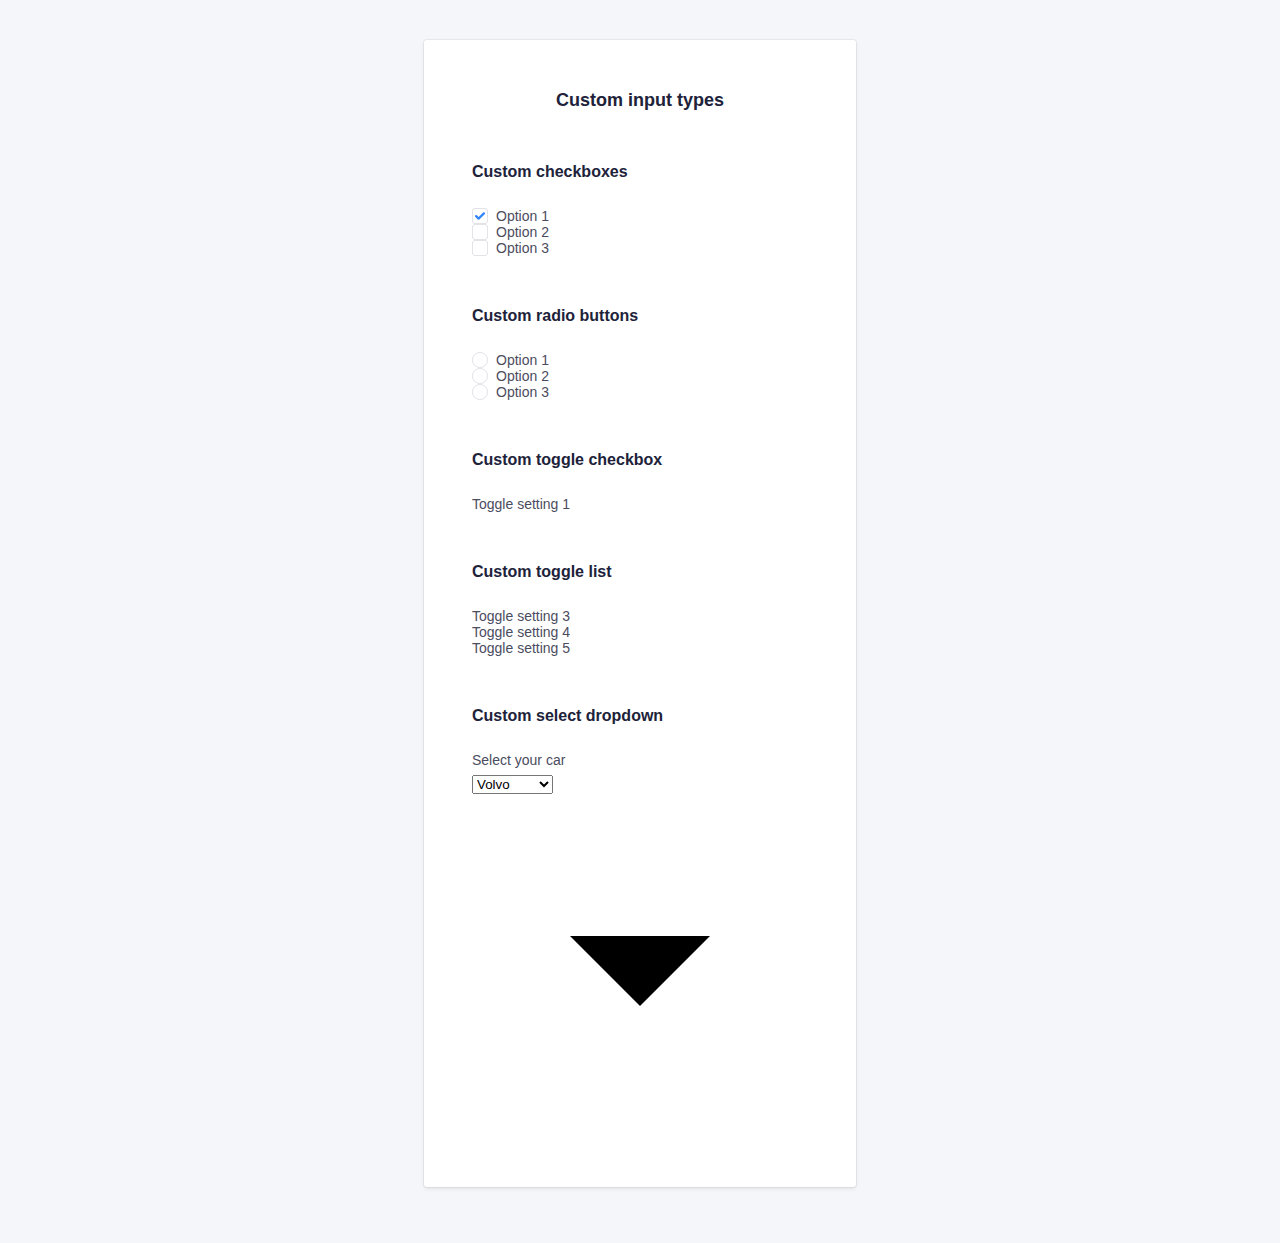
==== inputs.html @ 32b9d3f6 "inputs" ====
<!doctype html>
<html lang="en">
    <head>
        <meta charset="utf-8">
        <meta http-equiv="x-ua-compatible" content="ie=edge">
        <title>Blockport - Custom input types</title>
        <meta name="description" content="This is my HTML5 boilerplate.">
        <meta name="viewport" content="width=device-width, initial-scale=1.0">
        <meta name="msapplication-TileColor" content="#3385FF">
        <meta name="theme-color" content="#3385FF">

        <link rel="apple-touch-icon" sizes="180x180" href="apple-touch-icon.png">
        <link rel="icon" type="image/png" sizes="32x32" href="favicon-32x32.png">
        <link rel="icon" type="image/png" sizes="16x16" href="favicon-16x16.png">
        <link rel="manifest" href="site.webmanifest">
        <link rel="mask-icon" href="safari-pinned-tab.svg" color="#3385FF">

        <link rel="stylesheet" href="css/normalize.css">
        <link rel="stylesheet" href="css/screen.css">
        <script type="text/javascript">
            function togglePassword() {
                var passwordInput = document.querySelector(".js-password-input");

                if (passwordInput.type === "password") {
                    passwordInput.type = "text";
                } else {
                    passwordInput.type = "password";
                }
            }
        </script>
    </head>
    <body>
        <section class="o-row o-row--lg o-row--login o-row--beta">
            <div class="o-container u-max-width-xs">
                <form class="c-card" action="#">
                    <div class="c-card__body">
                        <h2 class="c-card__title">
                            Custom input types
                        </h2>
                        <div class="o-section">
                            <!-- Custom checkboxes -->
                            <h5>
                                Custom checkboxes
                            </h5>
                            <ul class="o-list c-option-list">
                                <li class="c-form-field c-form-field--option c-option-list__item">
                                    <input class="o-hide-accessible c-option c-option--hidden" type="checkbox" id="checkbox1" checked>
                                    <label class="c-label c-label--option c-custom-option" for="checkbox1">
                                        <span class="c-custom-option__fake-input c-custom-option__fake-input--checkbox">
                                            <svg class="c-custom-option__symbol" xmlns="http://www.w3.org/2000/svg" viewBox="0 0 9 6.75">
                                                <path d="M4.75,9.5a1,1,0,0,1-.707-.293l-2.25-2.25A1,1,0,1,1,3.207,5.543L4.75,7.086,8.793,3.043a1,1,0,0,1,1.414,1.414l-4.75,4.75A1,1,0,0,1,4.75,9.5" transform="translate(-1.5 -2.75)"/>
                                            </svg>
                                        </span>
                                        Option 1
                                    </label>
                                </li>
                                <li class="c-form-field c-form-field--option c-option-list__item">
                                    <input class="o-hide-accessible c-option c-option--hidden" type="checkbox" id="checkbox2">
                                    <label class="c-label c-label--option c-custom-option" for="checkbox2">
                                        <span class="c-custom-option__fake-input c-custom-option__fake-input--checkbox">
                                            <svg class="c-custom-option__symbol" xmlns="http://www.w3.org/2000/svg" viewBox="0 0 9 6.75">
                                                <path d="M4.75,9.5a1,1,0,0,1-.707-.293l-2.25-2.25A1,1,0,1,1,3.207,5.543L4.75,7.086,8.793,3.043a1,1,0,0,1,1.414,1.414l-4.75,4.75A1,1,0,0,1,4.75,9.5" transform="translate(-1.5 -2.75)"/>
                                            </svg>
                                        </span>
                                        Option 2
                                    </label>
                                </li>
                                <li class="c-form-field c-form-field--option c-option-list__item">
                                    <input class="o-hide-accessible c-option c-option--hidden" type="checkbox" id="checkbox3">
                                    <label class="c-label c-label--option c-custom-option" for="checkbox3">
                                        <span class="c-custom-option__fake-input c-custom-option__fake-input--checkbox">
                                            <svg class="c-custom-option__symbol" xmlns="http://www.w3.org/2000/svg" viewBox="0 0 9 6.75">
                                                <path d="M4.75,9.5a1,1,0,0,1-.707-.293l-2.25-2.25A1,1,0,1,1,3.207,5.543L4.75,7.086,8.793,3.043a1,1,0,0,1,1.414,1.414l-4.75,4.75A1,1,0,0,1,4.75,9.5" transform="translate(-1.5 -2.75)"/>
                                            </svg>
                                        </span>
                                        Option 3
                                    </label>
                                </li>
                            </ul>
                        </div>
                        <div class="o-section">
                            <!-- Custom radio buttons -->
                            <h5>
                                Custom radio buttons
                            </h5>
                            <ul class="o-list c-option-list">
                                <li class="c-form-field c-form-field--option c-option-list__item">
                                    <input class="c-option c-option--hidden" type="radio" name="radios" id="radio1">
                                    <label class="c-label c-label--option c-custom-option" for="radio1">
                                        <span class="c-custom-option__fake-input c-custom-option__fake-input--radio">
                                            <span class="c-custom-option__symbol"></span>
                                        </span>
                                        Option 1
                                    </label>
                                </li>
                                <li class="c-form-field c-form-field--option c-option-list__item">
                                    <input class="c-option c-option--hidden" type="radio" name="radios" id="radio2">
                                    <label class="c-label c-label--option c-custom-option" for="radio2">
                                        <span class="c-custom-option__fake-input c-custom-option__fake-input--radio">
                                            <span class="c-custom-option__symbol"></span>
                                        </span>
                                        Option 2
                                    </label>
                                </li>
                                <li class="c-form-field c-form-field--option c-option-list__item">
                                    <input class="c-option c-option--hidden" type="radio" name="radios" id="radio3">
                                    <label class="c-label c-label--option c-custom-option" for="radio3">
                                        <span class="c-custom-option__fake-input c-custom-option__fake-input--radio">
                                            <span class="c-custom-option__symbol"></span>
                                        </span>
                                        Option 3
                                    </label>
                                </li>
                            </ul>
                        </div>
                        <div class="o-section">
                            <!-- Custom toggle checkboxes -->
                            <h5>
                                Custom toggle checkbox
                            </h5>
                            <p class="c-form-field c-form-field--option">
                                <input class="c-option c-option--hidden" type="checkbox" id="toggle1">
                                <label class="c-label c-label--option c-custom-toggle" for="toggle1">
                                    <span class="c-custom-toggle__fake-input">
                                    </span>
                                    Toggle setting 1
                                </label>
                            </p>
                        </div>
                        <div class="o-section">
                            <h5>
                                Custom toggle list
                            </h5>
                            <ul class="o-list c-toggle-list">
                                <li class="c-form-field c-form-field--option c-toggle-list__item">
                                    <input class="c-option c-option--hidden" type="checkbox" id="toggle3">
                                    <label class="c-label c-label--option c-custom-toggle c-custom-toggle--inverted" for="toggle3">
                                        <span class="c-custom-toggle__fake-input">
                                        </span>
                                        Toggle setting 3
                                    </label>
                                </li>
                                <li class="c-form-field c-form-field--option c-toggle-list__item">
                                    <input class="c-option c-option--hidden" type="checkbox" id="toggle4" checked>
                                    <label class="c-label c-label--option c-custom-toggle c-custom-toggle--inverted" for="toggle4">
                                        <span class="c-custom-toggle__fake-input">
                                        </span>
                                        Toggle setting 4
                                    </label>
                                </li>
                                <li class="c-form-field c-form-field--option c-toggle-list__item">
                                    <input class="c-option c-option--hidden" type="checkbox" id="toggle5">
                                    <label class="c-label c-label--option c-custom-toggle c-custom-toggle--inverted" for="toggle5">
                                        <span class="c-custom-toggle__fake-input">
                                        </span>
                                        Toggle setting 5
                                    </label>
                                </li>
                            </ul>
                        </div>
                        <div class="o-section">
                            <!-- Custom select -->
                            <h5>
                                Custom select dropdown
                            </h5>
                            <p class="c-form-field">
                                <label class="c-label" for="select1">
                                    Select your car
                                </label>
                                <span class="c-custom-select">
                                    <select class="c-custom-select__input" class="" name="select1" id="select1">
                                        <option value="volvo">Volvo</option>
                                        <option value="saab">Saab</option>
                                        <option value="mercedes">Mercedes</option>
                                        <option value="audi">Audi</option>
                                    </select>
                                    <svg class="c-custom-select__symbol" xmlns="http://www.w3.org/2000/svg" viewBox="0 0 24 24">
                                        <path d="M7,10l5,5,5-5Z"/>
                                    </svg>
                                </span>
                            </p>
                        </div>
                    </div>
                </form>
            </div>
        </section>
    </body>
</html>
---- css/screen.css ----
/*------------------------------------*\
#FONTS
\*------------------------------------*/

@font-face {
    font-family: "Inter Web";
    font-weight: 400;
    src: url("../fonts/Inter-Regular.woff2") format("woff2")
}

@font-face {
    font-family: "Inter Web";
    font-weight: 600;
    src: url("../fonts/Inter-SemiBold.woff2") format("woff2")
}

/*------------------------------------*\
#Variables
\*------------------------------------*/

:root {
    /* colors */
    --global-color-alpha-light: #4F95FF;
    --global-color-alpha: #3385FF;
    --global-color-alpha-dark: #2E77E6;
    --global-color-alpha-x-dark: #1B4186;
    --global-color-alpha-transparent: #3385ffbf;
    --global-color-alpha-x-transparent: #3385ff4d;

    --global-color-neutral-xxxx-light: #F5F6FA;
    --global-color-neutral-xxx-light: #E2E3E7;
    --global-color-neutral-xx-light: #caccd4;
    --global-color-neutral-x-light: #b5b6c0;
    --global-color-neutral-light: #a0a1ad;
    --global-color-neutral: #8b8c9a;
    --global-color-neutral-dark: #757787;
    --global-color-neutral-x-dark: #606274;
    --global-color-neutral-xx-dark: #4b4c60;
    --global-color-neutral-xxx-dark: #35374d;
    --global-color-neutral-xxxx-dark: #20223a;

    /* border stuff */
    --global-borderRadius: 3px;
    --global-borderWidth: 1px;

    /* transitions */
    --global-transitionTiming-alpha: .1s ease-out;

    /* Baseline settings */
    --global-baseline: 8px;         
    --global-whitespace: calc(var(--global-baseline) * 3); /* = 24px */

    --global-whitespace-xs: calc(var(--global-baseline) / 2); /* = 4px */
    --global-whitespace-sm: calc(var(--global-baseline) * 1); /*  = 8px */
    --global-whitespace-md: calc(var(--global-baseline) * 2); /*  = 16px */
    --global-whitespace-lg: calc(var(--global-baseline) * 4); /*  = 32px */
    --global-whitespace-xl: calc(var(--global-whitespace) * 2); /*  = 48px */
    --global-whitespace-xxl: calc(var(--global-whitespace) * 3); /*  = 72px */

    /* input */
    --global-input-backgroundColor: White;
    --global-input-color: var(--global-color-neutral-xxxx-dark);
    --global-input-borderColor: var(--global-color-neutral-xxx-light);
    --global-input-hover-borderColor: var(--global-color-neutral-xx-light);
    --global-input-focus-borderColor: var(--global-color-alpha);
    --global-input-boxShadow: 0 0 0 3px var(--global-color-alpha-x-transparent);
}

/*------------------------------------*\
#GENERIC
\*------------------------------------*/

/*
    Generic: Page
    ---
    Global page styles + universal box-sizing:
*/

html {
    font-size: 16px;
    line-height: 1.5;
    font-family: "Inter Web", Helvetica, arial, sans-serif;
    color: var(--global-color-neutral-xxxx-dark);
    background-color: var(--global-color-neutral-xxxx-light);
    box-sizing: border-box;
    -webkit-font-smoothing: antialiased;
    -moz-osx-font-smoothing: grayscale;    
}

*,
*:before,
*:after {
    box-sizing: inherit;
}

/*
* Remove text-shadow in selection highlight:
* https://twitter.com/miketaylr/status/12228805301
*
* Customize the background color to match your design.
*/

::-moz-selection {
    background: var(--global-color-alpha);
    color: white;
    text-shadow: none;
}

::selection {
    background: var(--global-color-alpha);
    color: white;
    text-shadow: none;
}

/*------------------------------------*\
#Elements
\*------------------------------------*/

/*
Elements: Images
---
Default markup for images to make them responsive
*/

img {
    max-width: 100%;
    vertical-align: top;
}

/*
    Elements: typography
    ---
    Default markup for typographic elements
*/

h1,
h2,
h3 {
    font-weight: 700;
}

h1 {
    font-size: 36px;
    line-height: calc(var(--global-baseline) * 6);
    margin: 0 0 var(--global-whitespace);
}

h2 {
    font-size: 32px;
    line-height: calc(var(--global-baseline) * 5);
    margin: 0 0 var(--global-whitespace);
}

h3 {
    font-size: 26px;
    line-height: calc(var(--global-baseline) * 4);
    margin: 0 0 var(--global-whitespace);
}

h4,
h5,
h6 {
    font-size: 16px;
    font-weight: 600;
    line-height: calc(var(--global-baseline) * 3);
    margin: 0 0 var(--global-whitespace);
}

p,
ol,
ul,
dl,
table,
address,
figure {
    margin: 0 0 var(--global-whitespace);
}

ul,
ol {
    padding-left: var(--global-whitespace);
}

li ul,
li ol {
    margin-bottom: 0;
}

blockquote {
    font-style: normal;
    font-size: 23px;
    line-height: calc(var(--global-baseline) * 6);
    margin: 0 0 var(--global-whitespace);
}

blockquote * {
    font-size: inherit;
    line-height: inherit;
}

figcaption {
    font-weight: 400;
    font-size: 12px;
    line-height: calc(var(--global-baseline) * 2);
    margin-top: var(--global-whitespace-xxs);
}

hr {
    border: 0;
    height: var(--global-borderWidth);
    background: LightGrey;
    margin: 0 0 var(--global-whitespace);
}

a,
a:visited {
    transition: all var(--global-transitionTiming-alpha);
    color: var(--global-color-alpha);
    outline-color: var(--global-link-BoxShadowColor);
    outline-width: medium;
    outline-offset: 2px;
}

a:hover,
a:focus {
    color: var(--global-color-alpha-light);
}

a:active {
    color: var(--global-color-alpha-dark);
}

label,
input {
    display: block;
}

input::placeholder {
    color: var(--global-color-neutral-x-light);
}

/*------------------------------------*\
#OBJECTS
\*------------------------------------*/

/*
    Objects: Row
    ---
    Creates a horizontal row that stretches the viewport and adds padding around children
*/

.o-row {
    position: relative;
    padding: var(--global-whitespace) var(--global-whitespace) 0;
}

.o-row--login {
    min-height: 100vh;
    display: flex;
    align-items: center;
}

/* size modifiers */

.o-row--lg {
    padding-top: var(--global-whitespace-lg);
    padding-bottom: var(--global-whitespace);
}

@media (min-width: 768px) {
    .o-row {
        padding-left: var(--global-whitespace-lg);
        padding-right: var(--global-whitespace-lg);
    }
}

/*
    Objects: Container
    ---
    Creates a horizontal container that sets de global max-width
*/

.o-container {
    margin-left: auto;
    margin-right: auto;
    max-width: 79.5em; /* 79.5 * 16px = 1272 */
    width: 100%;
}

/*
    Objects: section
    ---
    Creates vertical whitespace between adjacent sections inside a row
*/

.o-section {
    position: relative;
}

.o-section + .o-section {
    padding-top: var(--global-whitespace);
}

@media (min-width: 768px) {
    .o-section--lg + .o-section--lg,
    .o-section--xl + .o-section--xl {
        padding-top: var(--global-whitespace-lg);
    }
}

@media (min-width: 992px) {
    .o-section--xl + .o-section--xl {
        padding-top: var(--global-whitespace-xxl);
    }
}

/*
    Objects: Layout
    ---
    The layout object provides us with a column-style layout system. This object
    contains the basic structural elements, but classes should be complemented
    with width utilities
*/

.o-layout {
    display: -webkit-flex;
    display: -ms-flexbox;
    display: flex;
    flex-wrap: wrap;
}

.o-layout__item {
    width: 100%;
}

/* gutter modifiers, these affect o-layout__item too */

.o-layout--gutter {
    margin: 0 -12px;
}

.o-layout--gutter > .o-layout__item {
    padding: 0 12px;
}

.o-layout--gutter-sm {
    margin: 0 -6px;
}

.o-layout--gutter-sm > .o-layout__item {
    padding: 0 6px;
}

.o-layout--gutter-lg {
    margin: 0 calc(var(--global-whitespace) * -1);
}

.o-layout--gutter-lg > .o-layout__item {
    padding: 0 var(--global-whitespace);
}

.o-layout--gutter-xl {
    margin: 0 calc(var(--global-whitespace-lg) * -1);
}

.o-layout--gutter-xl > .o-layout__item {
    padding: 0 var(--global-whitespace-lg);
}

/* reverse horizontal row modifier */

.o-layout--row-reverse {
    flex-direction: row-reverse;
}

/* Horizontal alignment modifiers*/

.o-layout--justify-start {
    justify-content: flex-start;
}

.o-layout--justify-end {
    justify-content: flex-end;
}

.o-layout--justify-center {
    justify-content: center;
}

.o-layout--justify-space-around {
    justify-content: space-around;
}

.o-layout--justify-space-evenly {
    justify-content: space-evenly;
}

.o-layout--justify-space-between {
    justify-content: space-between;
}

/* Vertical alignment modifiers */

.o-layout--align-start {
    align-items: flex-start;
}

.o-layout--align-end {
    align-items: flex-end;
}

.o-layout--align-center {
    align-items: center;
}

.o-layout--align-baseline {
    align-items: baseline;
}

/* Vertical alignment modifiers that only work if there is one than one flex item */

.o-layout--align-content-start {
    align-content: start;
}

.o-layout--align-content-end {
    align-content: end;
}

.o-layout--align-content-center {
    align-content: center;
}

.o-layout--align-content-space-around {
    align-content: space-around;
}

.o-layout--align-content-space-between {
    align-content: space-between;
}

/*
    Objects: List
    ---
    Small reusable object to remove default list styling from lists
*/

.o-list {
    list-style: none;
    padding: 0;
}

/*
    Object: Button reset
    ---
    Small button reset object
*/

.o-button-reset {
    border: none;
    margin: 0;
    padding: 0;
    width: auto;
    overflow: visible;
    background: transparent;

    /* inherit font & color from ancestor */
    color: inherit;
    font: inherit;

    /* Normalize `line-height`. Cannot be changed from `normal` in Firefox 4+. */
    line-height: normal;

    /* Corrects font smoothing for webkit */
    -webkit-font-smoothing: inherit;
    -moz-osx-font-smoothing: inherit;

    /* Corrects inability to style clickable `input` types in iOS */
    -webkit-appearance: none;
}

/*
    Object: Hide accessible
    ---
    Accessibly hide any element
*/

.o-hide-accessible {
    position: absolute;
    width: 1px;
    height: 1px;
    padding: 0;
    margin: -1px;
    overflow: hidden;
    clip: rect(0, 0, 0, 0);
    border: 0;
}

/*------------------------------------*\
#COMPONENTS
\*------------------------------------*/

/*
    Component: Logo
    ---
    Website main logo
*/

.c-logo {
    height: var(--global-whitespace);
    display: flex;
    align-items: center;
    justify-content: center;
    margin-bottom: var(--global-whitespace-lg);
}

.c-logo__symbol {
    height: 100%;
}

.c-logo__path--1 {
    fill: var(--global-color-neutral-xxxx-dark);
}

.c-logo__path--2 {
    fill: var(--global-color-alpha);
}

.c-logo__path--3 {
    fill: var(--color-alpha-x-dark);
}

/*
    Component: Card
    ---
    Card with box shadow
*/

.c-card {
    background-color: White;
    margin-bottom: var(--global-whitespace);
    border-radius: var(--global-borderRadius);
    box-shadow: 0 0 0 var(--global-borderWidth) rgba(0,0,0, 0.05), 0 2px 4px rgba(0,0,0,.075);
    overflow: hidden;
}

/* Add padding to child for more flexibility */
.c-card__body,
.c-card__footer {
    padding: var(--global-whitespace);
}

.c-card__footer {
    text-align: center;
    border-top: var(--global-borderWidth) solid var(--global-color-neutral-xxx-light);
}

.c-card__title {
    text-align: center;
    font-size: 18px;
    line-height: calc(var(--global-baseline) * 3);
    font-weight: 600;
}

/* This allows c-card__body and __footer to have equal padding everywhere */

.c-card__body > *:last-child,
.c-card__footer > *:last-child,
.c-card__body > *:last-child > *:last-child,
.c-card__footer > *:last-child > *:last-child {
    margin-bottom: 0;
}

@media (min-width: 27em) {
    .c-card__body {
        padding: var(--global-whitespace-xl);
    }

    .c-card__title {
        margin-bottom: var(--global-whitespace-xl);
    }
}

/*
    Component: Forms
    ---
    Everything form related here
*/

.c-form-field--option {
    display: -webkit-flex;
    display: -ms-flex;
    display: flex;
    -ms-align-items: center;
    align-items: center;
}

/*
    Component: Input
    ---
    Class to put on all input="text" like form inputs
*/

.c-input {
    -webkit-appearance: none;
    -moz-appearance: none;
    appearance: none;
    width: 100%;
    border: var(--global-borderWidth) solid var(--global-input-borderColor);
    border-radius: var(--global-borderRadius);
    color: var(--global-input-color);
    background-color: var(--global-input-backgroundColor);
    font-family: inherit;
    font-size: 16px;
    line-height: calc(var(--global-baseline) * 3);
    padding: calc(var(--global-baseline) * 1.5 - var(--global-borderWidth)) var(--global-whitespace-md);
    outline: none;
    transition: border var(--global-transition-timing-alpha);
}

.c-input:hover {
    border-color: var(--global-color-neutral-xx-light);
}

.c-input:focus,
.c-input:active {
    border-color: var(--global-color-alpha);
    box-shadow: 0 0 0 3px var(--global-color-alpha-x-transparent);
}

/* option input for checkboxes and radio buttons */

.c-option {
    margin-right: var(--global-whitespace-sm);
}
.c-option--hidden:checked + .c-custom-option {
    /*
      Do magic stuff here, for example:
      background-color: red;
    */
}

.c-option--hidden:checked + .c-custom-option .c-custom-option__symbol {
    /*
      Do magic stuff here, for example:
      fill: blue;
    */
}
.c-custom-option{
    display: flex;
}

.c-custom-option__fake-input{
    --c-custom-option__fake-input-size: calc(var(--global-baseline) * 2);
    display: flex;
    align-items: center;
    justify-content: center;

    width: var(--c-custom-option__fake-input-size);
    height: var(--c-custom-option__fake-input-size);

    border: var(--global-borderWidth) solid var(--global-input-borderColor);
    margin-right: 8px;
}

.c-custom-option__fake-input--checkbox{
    border-radius: var(--global-borderRadius);
}

.c-custom-option__fake-input--radio{
    border-radius: 50%;
}

.c-option--hidden{
    display: none;
}

.c-custom-option__symbol{
    opacity: 0;
}
.c-option--hidden:checked + .c-custom-option .c-custom-option__symbol{
    opacity: 1;
}

.c-custom-option__fake-input--checkbox .c-custom-option__symbol {
    /* Stuff for the checkbox icon... */
    width: 10px;
    height: 10px;
    fill: var(--global-color-alpha);
  }
  
  .c-custom-option__fake-input--radio .c-custom-option__symbol {
    /* Stuff for the radio button icon... */
    width: 6px;
    height: 6px;
    border-radius: 50%;
    background-color: var(--global-color-alpha);
  }

/*
    Component: Label
    ---
    Class to put on all form labels
*/

.c-label {
    margin-bottom: 0;
    font-size: 14px;
    padding-bottom: var(--global-whitespace-xs);    
    line-height: calc(var(--global-baseline) * 2);
    color: var(--global-color-neutral-xx-dark);
}

.c-label--option {
    padding-bottom: 0;
}

/*
    Component: Button
    ---
    Class to put on form buttons or
*/

.c-button {
    font-size: 16px;
    font-weight: 700;
    border-radius: var(--global-borderRadius);
    border: var(--global-borderWidth) solid var(--global-color-alpha-dark);
    background-color: var(--global-color-alpha);
    color: #fff;
    padding: calc(var(--global-baseline) * 1.5 - var(--global-borderWidth)) var(--global-whitespace-md);
    line-height: calc(var(--global-baseline) * 3);
    width: 100%;
    outline: none;
    transition: all var(--global-transition-timing-alpha);
}

.c-button:hover {
    background-color: var(--global-color-alpha-light);
}

.c-button:focus {
    box-shadow: 0 0 0 3px var(--global-color-alpha-x-transparent);
}

.c-button:active {
    background-color: var(--global-color-alpha-dark);
    box-shadow: none;
}

/*------------------------------------*\
#UTILITIES
\*------------------------------------*/

/*
    Utilities: color
    ---
    Utility classes to put specific colors onto elements
*/

.u-color-neutral {
    color: var(--global-color-neutral);
}

.u-color-neutral-dark {
    color: var(--global-color-neutral-dark);
}

/*
    Utilities: spacing
    ---
    Utility classes to put specific margins and paddings onto elements
*/

.u-pt-clear {
    padding-top: 0 !important;
}

.u-mb-clear {
    margin-bottom: 0 !important;
}

.u-mb-xs {
    margin-bottom: var(--global-whitespace-xs) !important;
}

.u-mb-sm {
    margin-bottom: var(--global-whitespace-sm) !important;
}

.u-mb-md {
    margin-bottom: var(--global-whitespace-md) !important;
}

.u-mb-lg {
    margin-bottom: var(--global-whitespace-lg) !important;
}

.u-mb-xl {
    margin-bottom: var(--global-whitespace-xl) !important;
}

.u-mb-xl {
    margin-bottom: var(--global-whitespace-xl) !important;
}

/*
    Utilities: max-width
    ---
    Utility classes to put specific max widths onto elements
*/

.u-max-width-xs {
    max-width: 27em !important;
}

.u-max-width-sm {
    max-width: 39em !important;
}

.u-max-width-md {
    max-width: 50em !important;
}

.u-max-width-lg {
    max-width: 63.5em !important;
}

.u-max-width-none {
    max-width: none !important;
}


/*
    Utilities: align
    ---
    Utility classes align text or components
*/

.u-align-text-center {
    text-align: center;
}

.u-align-center {
    margin: 0 auto;
}

/*
    Utilities: text
    Utility classes to create smaller or bigger test
*/

.u-text-sm {
    font-size: 14px;
}

/*
    Utility: Widths
    ---
    Utility classes to put specific widths onto elements
    Will be mostly used on o-layout__item
*/

.u-width-auto {
    width: auto !important;
}

.u-1-of-2 {
    width: 50% !important;
}

.u-1-of-3 {
    width: 33.3333333333% !important;
}

.u-2-of-3 {
    width: 66.6666666667% !important;
}

.u-1-of-4 {
    width: 25% !important;
}

.u-3-of-4 {
    width: 75% !important;
}

.u-1-of-5 {
    width: 20% !important;
}

.u-2-of-5 {
    width: 40% !important;
}

.u-3-of-5 {
    width: 60% !important;
}

.u-4-of-5 {
    width: 80% !important;
}

.u-1-of-6 {
    width: 16.6666666667% !important;
}

.u-5-of-6 {
    width: 83.3333333333% !important;
}

@media (min-width: 576px) {
    .u-1-of-2-bp1 {
        width: 50% !important;
    }
    .u-1-of-3-bp1 {
        width: 33.3333333333% !important;
    }
    .u-2-of-3-bp1 {
        width: 66.6666666667% !important;
    }
    .u-1-of-4-bp1 {
        width: 25% !important;
    }
    .u-3-of-4-bp1 {
        width: 75% !important;
    }
    .u-1-of-5-bp1 {
        width: 20% !important;
    }
    .u-2-of-5-bp1 {
        width: 40% !important;
    }
    .u-3-of-5-bp1 {
        width: 60% !important;
    }
    .u-4-of-5-bp1 {
        width: 80% !important;
    }
    .u-1-of-6-bp1 {
        width: 16.6666666667% !important;
    }
    .u-5-of-6-bp1 {
        width: 83.3333333333% !important;
    }
}

@media (min-width: 768px) {
    .u-1-of-2-bp2 {
        width: 50% !important;
    }
    .u-1-of-3-bp2 {
        width: 33.3333333333% !important;
    }
    .u-2-of-3-bp2 {
        width: 66.6666666667% !important;
    }
    .u-1-of-4-bp2 {
        width: 25% !important;
    }
    .u-3-of-4-bp2 {
        width: 75% !important;
    }
    .u-1-of-5-bp2 {
        width: 20% !important;
    }
    .u-2-of-5-bp2 {
        width: 40% !important;
    }
    .u-3-of-5-bp2 {
        width: 60% !important;
    }
    .u-4-of-5-bp2 {
        width: 80% !important;
    }
    .u-1-of-6-bp2 {
        width: 16.6666666667% !important;
    }
    .u-5-of-6-bp2 {
        width: 83.3333333333% !important;
    }
}

@media (min-width: 992px) {
    .u-1-of-2-bp3 {
        width: 50% !important;
    }
    .u-1-of-3-bp3 {
        width: 33.3333333333% !important;
    }
    .u-2-of-3-bp3 {
        width: 66.6666666667% !important;
    }
    .u-1-of-4-bp3 {
        width: 25% !important;
    }
    .u-3-of-4-bp3 {
        width: 75% !important;
    }
    .u-1-of-5-bp3 {
        width: 20% !important;
    }
    .u-2-of-5-bp3 {
        width: 40% !important;
    }
    .u-3-of-5-bp3 {
        width: 60% !important;
    }
    .u-4-of-5-bp3 {
        width: 80% !important;
    }
    .u-1-of-6-bp3 {
        width: 16.6666666667% !important;
    }
    .u-5-of-6-bp3 {
        width: 83.3333333333% !important;
    }
}

@media (min-width: 1200px) {
    .u-1-of-2-bp4 {
        width: 50% !important;
    }
    .u-1-of-3-bp4 {
        width: 33.3333333333% !important;
    }
    .u-2-of-3-bp4 {
        width: 66.6666666667% !important;
    }
    .u-1-of-4-bp4 {
        width: 25% !important;
    }
    .u-3-of-4-bp4 {
        width: 75% !important;
    }
    .u-1-of-5-bp4 {
        width: 20% !important;
    }
    .u-2-of-5-bp4 {
        width: 40% !important;
    }
    .u-3-of-5-bp4 {
        width: 60% !important;
    }
    .u-4-of-5-bp4 {
        width: 80% !important;
    }
    .u-1-of-6-bp4 {
        width: 16.6666666667% !important;
    }
    .u-5-of-6-bp4 {
        width: 83.3333333333% !important;
    }
}

/*------------------------------------*\
#MEDIA
\*------------------------------------*/

/*
    Media Queries
    ---
    EXAMPLE Media Queries for Responsive Design.
    These examples override the primary ('mobile first') styles.
    USE THEM INLINE!
*/

/* Extra small devices (portrait phones, less than 576px)
No media query since this is the default in mobile first design
*/

/* Small devices (landscape phones, 576px and up)
@media (min-width: 576px) {}
*/

/* Medium devices (tablets, 768px and up)
@media (min-width: 768px) {}
*/

/* Large devices (landscape tablets, desktops, 992px and up)
@media (min-width: 992px) {}
*/

/* Extra large devices (large desktops, 1200px and up)
@media (min-width: 1200px) {}
*/

/*
    Print styles.
    ---
    Inlined to avoid the additional HTTP request:
    http://www.phpied.com/delay-loading-your-print-css/
*/

@media print {
    *,
    *:before,
    *:after {
        background: transparent !important;
        color: #000 !important;
        /* Black prints faster:
        http://www.sanbeiji.com/archives/953 */
        box-shadow: none !important;
        text-shadow: none !important;
    }
    a,
    a:visited {
        text-decoration: underline;
    }
    a[href]:after {
        content: " (" attr(href) ")";
    }
    abbr[title]:after {
        content: " (" attr(title) ")";
    }
    /*
    * Don't show links that are fragment identifiers,
    * or use the `javascript:` pseudo protocol
    */
    a[href^="#"]:after,
    a[href^="javascript:"]:after {
        content: "";
    }
    pre {
        white-space: pre-wrap !important;
    }
    pre,
    blockquote {
        border: 1px solid #999;
        page-break-inside: avoid;
    }
    /*
    * Printing Tables:
    * http://css-discuss.incutio.com/wiki/Printing_Tables
    */
    thead {
        display: table-header-group;
    }
    tr,
    img {
        page-break-inside: avoid;
    }
    p,
    h2,
    h3 {
        orphans: 3;
        widows: 3;
    }
    h2,
    h3 {
        page-break-after: avoid;
    }
}
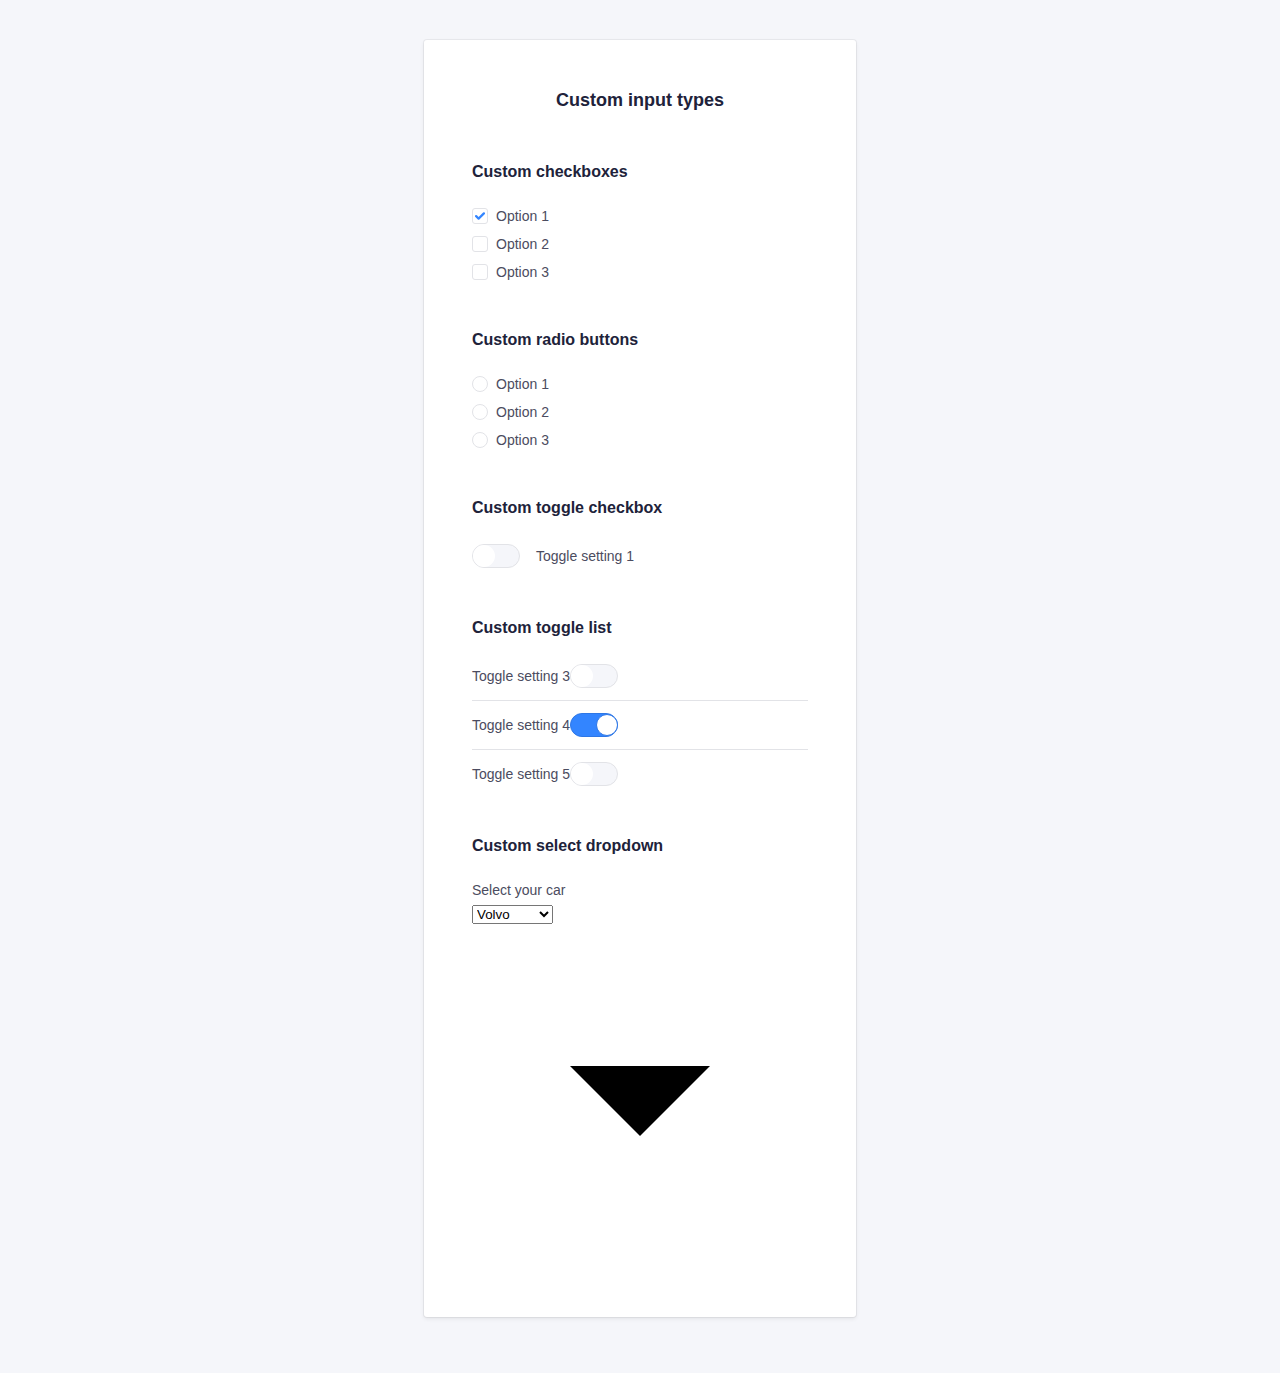
==== commit dbc5fbb8: "listcheckbox" ====
--- a/inputs.html
+++ b/inputs.html
@@ -120,7 +120,7 @@
                             </h5>
                             <p class="c-form-field c-form-field--option">
                                 <input class="c-option c-option--hidden" type="checkbox" id="toggle1">
-                                <label class="c-label c-label--option c-custom-toggle" for="toggle1">
+                                <label class="c-label c-label--option c-custom-toggle " for="toggle1">
                                     <span class="c-custom-toggle__fake-input">
                                     </span>
                                     Toggle setting 1
@@ -134,7 +134,7 @@
                             <ul class="o-list c-toggle-list">
                                 <li class="c-form-field c-form-field--option c-toggle-list__item">
                                     <input class="c-option c-option--hidden" type="checkbox" id="toggle3">
-                                    <label class="c-label c-label--option c-custom-toggle c-custom-toggle--inverted" for="toggle3">
+                                    <label class="c-label c-toggle-label--inverted c-label--option c-custom-toggle c-custom-toggle--inverted" for="toggle3">
                                         <span class="c-custom-toggle__fake-input">
                                         </span>
                                         Toggle setting 3
@@ -142,7 +142,7 @@
                                 </li>
                                 <li class="c-form-field c-form-field--option c-toggle-list__item">
                                     <input class="c-option c-option--hidden" type="checkbox" id="toggle4" checked>
-                                    <label class="c-label c-label--option c-custom-toggle c-custom-toggle--inverted" for="toggle4">
+                                    <label class="c-label c-toggle-label--inverted c-label--option c-custom-toggle c-custom-toggle--inverted" for="toggle4">
                                         <span class="c-custom-toggle__fake-input">
                                         </span>
                                         Toggle setting 4
@@ -150,7 +150,7 @@
                                 </li>
                                 <li class="c-form-field c-form-field--option c-toggle-list__item">
                                     <input class="c-option c-option--hidden" type="checkbox" id="toggle5">
-                                    <label class="c-label c-label--option c-custom-toggle c-custom-toggle--inverted" for="toggle5">
+                                    <label class="c-label c-toggle-label--inverted c-label--option c-custom-toggle c-custom-toggle--inverted" for="toggle5">
                                         <span class="c-custom-toggle__fake-input">
                                         </span>
                                         Toggle setting 5
--- a/css/screen.css
+++ b/css/screen.css
@@ -64,6 +64,9 @@
     --global-input-hover-borderColor: var(--global-color-neutral-xx-light);
     --global-input-focus-borderColor: var(--global-color-alpha);
     --global-input-boxShadow: 0 0 0 3px var(--global-color-alpha-x-transparent);
+
+    /* transition */
+    --transition-alpha: 0.1s ease-in-out;
 }
 
 /*------------------------------------*\
@@ -648,6 +651,12 @@
 }
 .c-custom-option{
     display: flex;
+    --custom-option-borderColor: var(--global-input-borderColor);
+    --custom-option-focus-borderColor: var(--global-input-focus-borderColor);
+}
+
+.c-custom-option:hover{
+    --custom-option-borderColor: var(--custom-option-hover-borderColor);
 }
 
 .c-custom-option__fake-input{
@@ -659,7 +668,7 @@
     width: var(--c-custom-option__fake-input-size);
     height: var(--c-custom-option__fake-input-size);
 
-    border: var(--global-borderWidth) solid var(--global-input-borderColor);
+    border: 1px solid var(--custom-option-borderColor);
     margin-right: 8px;
 }
 
@@ -675,12 +684,7 @@
     display: none;
 }
 
-.c-custom-option__symbol{
-    opacity: 0;
-}
-.c-option--hidden:checked + .c-custom-option .c-custom-option__symbol{
-    opacity: 1;
-}
+
 
 .c-custom-option__fake-input--checkbox .c-custom-option__symbol {
     /* Stuff for the checkbox icon... */
@@ -697,6 +701,104 @@
     background-color: var(--global-color-alpha);
   }
 
+  .c-custom-option__symbol{
+    /* display: none; */
+    opacity: 0;
+    transform: scale(.5);
+    transition: 0.1s ease-in-out;
+    transition-property: opacity, transform;
+}
+
+  .c-option--hidden:checked + .c-custom-option .c-custom-option__symbol{
+    opacity: 1;
+    transform: scale(1);
+    /* display: block; */
+}
+  .c-option--hidden:focus-visible + .c-custom-option .c-custom-option__fake-input{
+      border-color: var(--global-input-borderColor);
+      box-shadow: var(--global-input-boxShadow);
+}
+
+.c-option-list{
+    margin-bottom: 24px;
+}
+.c-option-list__item{
+    margin-bottom: 12px;
+}
+.c-custom-toggle{
+    display: flex;
+    align-items: center;
+    justify-content: center;
+}
+.c-custom-toggle__fake-input{
+    display: block;
+    width: 48px;
+    height: 24px;
+    border-radius: 25px;
+    border: 1px solid var(--global-input-borderColor);
+    background-color: var(--global-color-neutral-xxxx-light);
+    margin-right: 16px;
+}
+.c-custom-toggle__fake-input:active:focus{
+    border: 1px solid var(--global-color-alpha-dark);
+    box-shadow: var(--global-input-boxShadow);
+}
+
+.c-custom-toggle__fake-input::after{
+    display: block;
+    width: 22px;
+    height: 22px;
+    box-shadow: red;
+    border-radius: 25px;
+    background-color: white;
+    content: '';
+    transition: all var(--transition-alpha);
+
+}
+
+.c-option:checked + .c-custom-toggle .c-custom-toggle__fake-input::after{
+    transform: translateX(25px); 
+    transition: all var(--transition-alpha);
+    border: var(--global-borderWidth) solid var(--global-color-alpha-dark);
+}
+.c-option:checked + .c-custom-toggle .c-custom-toggle__fake-input{
+    background-color: var(--global-color-alpha); 
+    transition: all var(--transition-alpha);
+    border: var(--global-borderWidth) solid var(--global-color-alpha-dark);
+}
+
+.c-option--hidden:focus-visible + .c-custom-toggle .c-custom-option__fake-input{
+    border-color: var(--global-input-borderColor);
+    box-shadow: var(--global-input-boxShadow);
+    transition: all var(--transition-alpha);
+}
+
+.c-option--hidden:active + .c-custom-toggle .c-custom-toggle__fake-input::after {
+    border: 1px solid var(--global-color-alpha-dark);
+}
+.c-option--hidden:active:checked + .c-custom-toggle .c-custom-toggle__fake-input::after {
+    border: 1px solid var(--global-color-alpha-dark);
+}
+
+/* List items */
+.c-toggle-list > .c-toggle-list__item{
+    margin-bottom: 12px;
+}
+
+.c-toggle-list > .c-toggle-list__item + .c-toggle-list__item{
+    border-top: var(--global-borderWidth) solid var(--global-color-neutral-xxx-light);
+    padding-top: 12px;
+}
+.c-toggle-label--inverted{
+    display: flex;
+    margin-right: 0px;
+    flex-direction: row-reverse;
+    justify-content: flex-end;
+}
+.c-option--hidden > .c-toggle-label--inverted > .c-custom-toggle__fake-input{
+    justify-content: flex-end;
+}
+
 /*
     Component: Label
     ---
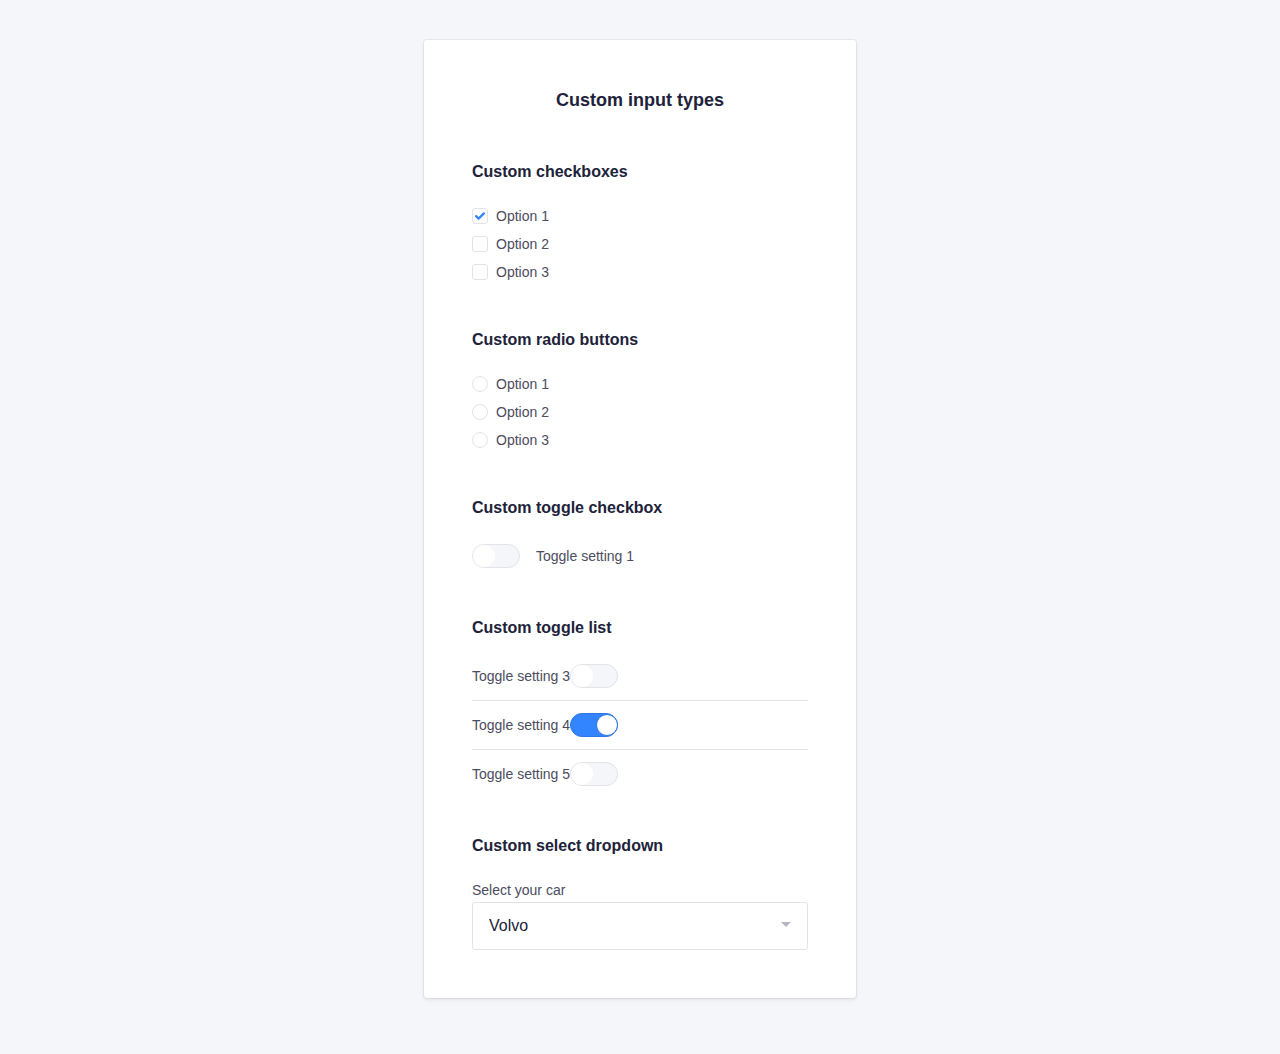
==== commit 23cbb446: "Dark theme" ====
--- a/inputs.html
+++ b/inputs.html
@@ -168,7 +168,7 @@
                                     Select your car
                                 </label>
                                 <span class="c-custom-select">
-                                    <select class="c-custom-select__input" class="" name="select1" id="select1">
+                                    <select class="c-custom-select__input c-input" class="" name="select1" id="select1">
                                         <option value="volvo">Volvo</option>
                                         <option value="saab">Saab</option>
                                         <option value="mercedes">Mercedes</option>
--- a/css/screen.css
+++ b/css/screen.css
@@ -89,6 +89,7 @@
     -webkit-font-smoothing: antialiased;
     -moz-osx-font-smoothing: grayscale;    
 }
+
 
 *,
 *:before,
@@ -799,6 +800,20 @@
     justify-content: flex-end;
 }
 
+/* Costum selector */
+.c-custom-select{
+    display: block;
+    position: relative;
+}
+.c-custom-select__symbol{
+    width: 24px;
+    height: 24px;
+    fill: var(--global-color-neutral-x-light);
+    position: absolute;
+    right: 10px;
+    top: 10px;
+}
+
 /*
     Component: Label
     ---
